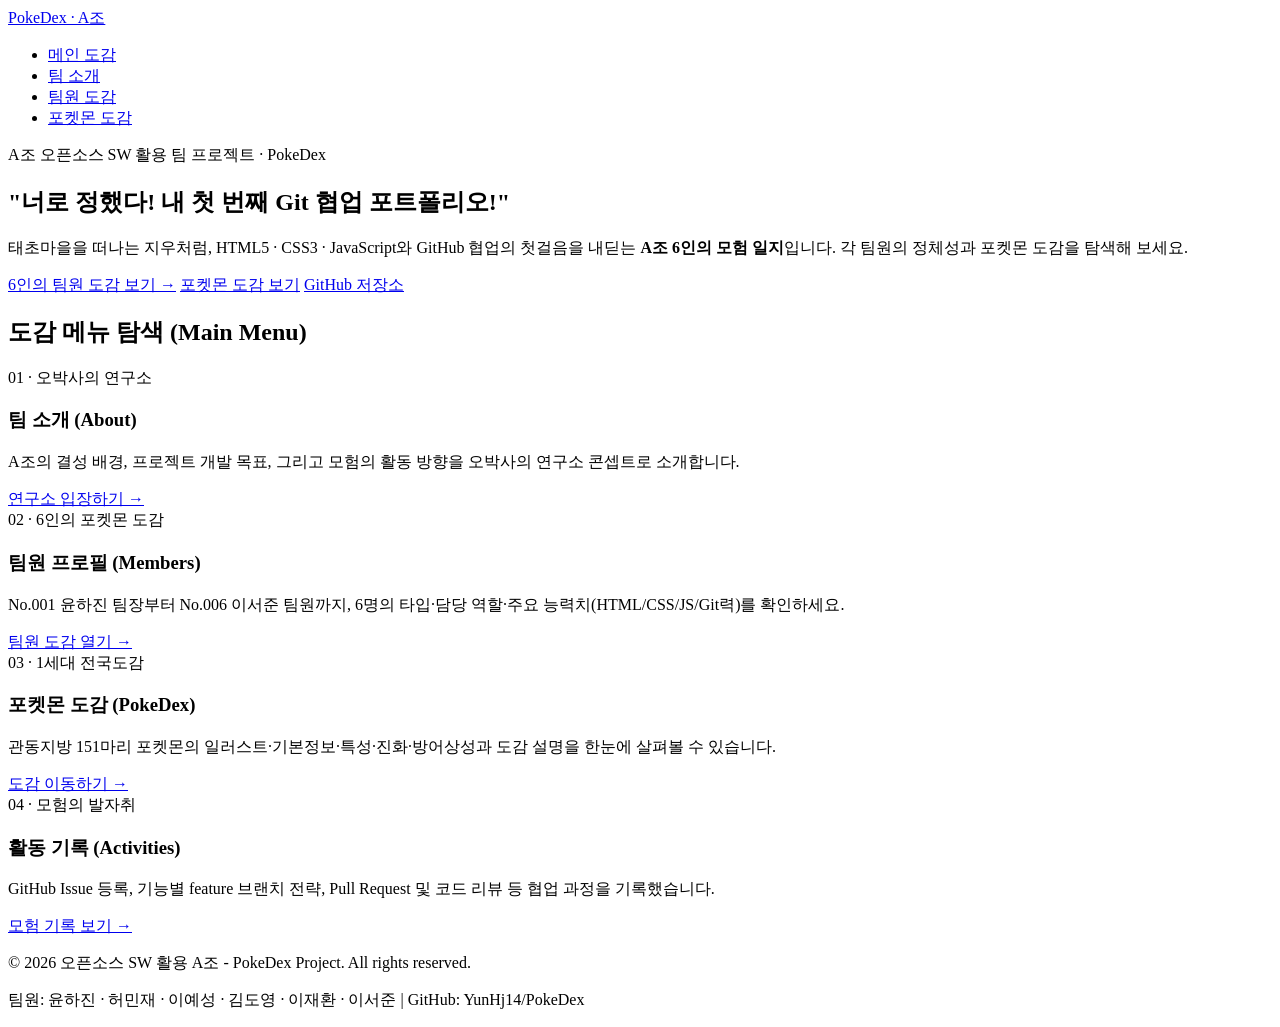
==== index.html @ 6a5ecf04 "메인페이지, 팀원프로필페이지, 팀소개 페이지 초안제작" ====
<!DOCTYPE html>
<html lang="ko">
<head>
  <meta charset="UTF-8">
  <meta name="viewport" content="width=device-width, initial-scale=1.0">
  <title>PokeDex - A조 팀 포트폴리오 도감</title>
  <link rel="stylesheet" href="css/style.css">
</head>
<body>
  <!-- 공통 헤더 및 내비게이션 -->
  <header class="site-header">
    <div class="header-inner">
      <a href="index.html" class="logo">
        <span class="pokeball-icon" aria-hidden="true"></span>
        <span>PokeDex · A조</span>
      </a>
      <nav aria-label="주요 메뉴">
        <ul class="nav-list">
          <li><a href="index.html" class="active">메인 도감</a></li>
          <li><a href="about.html">팀 소개</a></li>
          <li><a href="members.html">팀원 도감</a></li>
          <li><a href="projects.html">포켓몬 도감</a></li>
        </ul>
      </nav>
    </div>
  </header>

  <!-- 메인 콘텐츠 (메인 도감 진입로) -->
  <main class="container">
    <!-- 히어로 배너 -->
    <section class="hero-section">
      <span class="badge">A조 오픈소스 SW 활용 팀 프로젝트 · PokeDex</span>
      <h1>"너로 정했다! 내 첫 번째 Git 협업 포트폴리오!"</h1>
      <p class="hero-desc">
        태초마을을 떠나는 지우처럼, HTML5 · CSS3 · JavaScript와 GitHub 협업의 첫걸음을 내딛는
        <strong>A조 6인의 모험 일지</strong>입니다. 각 팀원의 정체성과 포켓몬 도감을 탐색해 보세요.
      </p>
      <div class="hero-actions">
        <a href="members.html" class="btn btn-primary">6인의 팀원 도감 보기 →</a>
        <a href="projects.html" class="btn btn-secondary">포켓몬 도감 보기</a>
        <a href="https://github.com/YunHj14/PokeDex" target="_blank" rel="noopener noreferrer" class="btn btn-outline">GitHub 저장소</a>
      </div>
    </section>

    <!-- 주요 메뉴 안내 -->
    <section class="section">
      <h2 class="section-title">도감 메뉴 탐색 (Main Menu)</h2>
      <div class="grid-2">
        <article class="card">
          <div class="card-tag">01 · 오박사의 연구소</div>
          <h3>팀 소개 (About)</h3>
          <p>A조의 결성 배경, 프로젝트 개발 목표, 그리고 모험의 활동 방향을 오박사의 연구소 콘셉트로 소개합니다.</p>
          <a href="about.html" class="card-link">연구소 입장하기 →</a>
        </article>

        <article class="card">
          <div class="card-tag">02 · 6인의 포켓몬 도감</div>
          <h3>팀원 프로필 (Members)</h3>
          <p>No.001 윤하진 팀장부터 No.006 이서준 팀원까지, 6명의 타입·담당 역할·주요 능력치(HTML/CSS/JS/Git력)를 확인하세요.</p>
          <a href="members.html" class="card-link">팀원 도감 열기 →</a>
        </article>

        <article class="card">
          <div class="card-tag">03 · 1세대 전국도감</div>
          <h3>포켓몬 도감 (PokeDex)</h3>
          <p>관동지방 151마리 포켓몬의 일러스트·기본정보·특성·진화·방어상성과 도감 설명을 한눈에 살펴볼 수 있습니다.</p>
          <a href="projects.html" class="card-link">도감 이동하기 →</a>
        </article>

        <article class="card">
          <div class="card-tag">04 · 모험의 발자취</div>
          <h3>활동 기록 (Activities)</h3>
          <p>GitHub Issue 등록, 기능별 feature 브랜치 전략, Pull Request 및 코드 리뷰 등 협업 과정을 기록했습니다.</p>
          <a href="activities.html" class="card-link">모험 기록 보기 →</a>
        </article>
      </div>
    </section>
  </main>

  <!-- 공통 푸터 -->
  <footer class="site-footer">
    <div class="container">
      <p>&copy; 2026 오픈소스 SW 활용 A조 - PokeDex Project. All rights reserved.</p>
      <p class="footer-sub">팀원: 윤하진 · 허민재 · 이예성 · 김도영 · 이재환 · 이서준 | GitHub: YunHj14/PokeDex</p>
    </div>
  </footer>
  <script src="js/main.js"></script>
</body>
</html>
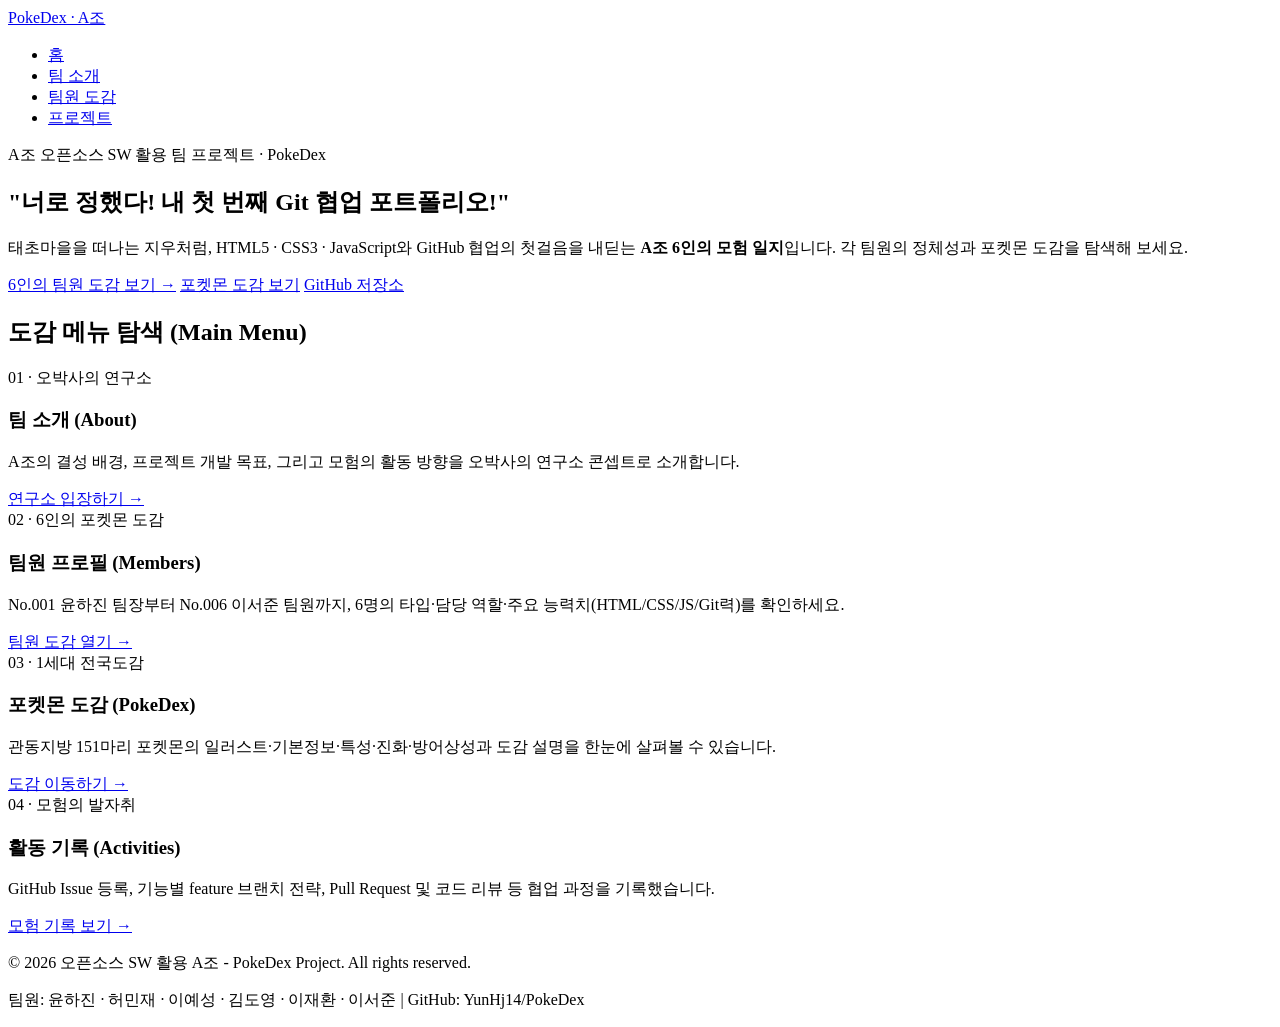
==== commit 44b426fb: "feat: 반응형 팀원 표와 모바일 메뉴 추가" ====
--- a/index.html
+++ b/index.html
@@ -1,11 +1,14 @@
 <!DOCTYPE html>
 <html lang="ko">
+
 <head>
   <meta charset="UTF-8">
   <meta name="viewport" content="width=device-width, initial-scale=1.0">
   <title>PokeDex - A조 팀 포트폴리오 도감</title>
   <link rel="stylesheet" href="css/style.css">
+  <script src="js/main.js" defer></script>
 </head>
+
 <body>
   <!-- 공통 헤더 및 내비게이션 -->
   <header class="site-header">
@@ -14,14 +17,19 @@
         <span class="pokeball-icon" aria-hidden="true"></span>
         <span>PokeDex · A조</span>
       </a>
-      <nav aria-label="주요 메뉴">
-        <ul class="nav-list">
-          <li><a href="index.html" class="active">메인 도감</a></li>
+      <nav class="pokedex-nav" aria-label="주 메뉴">
+        <button type="button" class="pokedex-menu-toggle" aria-controls="site-menu" aria-expanded="false">
+          ☰ 메뉴
+        </button>
+
+        <ul id="site-menu" class="pokedex-menu">
+          <li><a href="index.html">홈</a></li>
           <li><a href="about.html">팀 소개</a></li>
           <li><a href="members.html">팀원 도감</a></li>
-          <li><a href="projects.html">포켓몬 도감</a></li>
+          <li><a href="projects.html">프로젝트</a></li>
         </ul>
       </nav>
+
     </div>
   </header>
 
@@ -38,7 +46,8 @@
       <div class="hero-actions">
         <a href="members.html" class="btn btn-primary">6인의 팀원 도감 보기 →</a>
         <a href="projects.html" class="btn btn-secondary">포켓몬 도감 보기</a>
-        <a href="https://github.com/YunHj14/PokeDex" target="_blank" rel="noopener noreferrer" class="btn btn-outline">GitHub 저장소</a>
+        <a href="https://github.com/YunHj14/PokeDex" target="_blank" rel="noopener noreferrer"
+          class="btn btn-outline">GitHub 저장소</a>
       </div>
     </section>
 
@@ -84,6 +93,6 @@
       <p class="footer-sub">팀원: 윤하진 · 허민재 · 이예성 · 김도영 · 이재환 · 이서준 | GitHub: YunHj14/PokeDex</p>
     </div>
   </footer>
-  <script src="js/main.js"></script>
 </body>
-</html>
+
+</html>
--- a/css/style.css
+++ b/css/style.css
@@ -0,0 +1,29 @@
+.dex-readme-section .table-responsive {
+  max-width: 100%;
+  overflow-x: auto;
+}
+
+.pokedex-nav .pokedex-menu-toggle {
+  display: none;
+}
+
+@media (max-width: 600px) {
+  .dex-readme-section .dex-table {
+    min-width: 600px;
+  }
+
+
+  .pokedex-nav.menu-ready .pokedex-menu-toggle {
+    display: inline-block;
+  }
+
+  .pokedex-nav.menu-ready .pokedex-menu {
+    display: none;
+  }
+
+  .pokedex-nav.menu-ready .pokedex-menu.is-open {
+    display: flex;
+    flex-direction: column;
+    gap: 8px;
+  }
+}
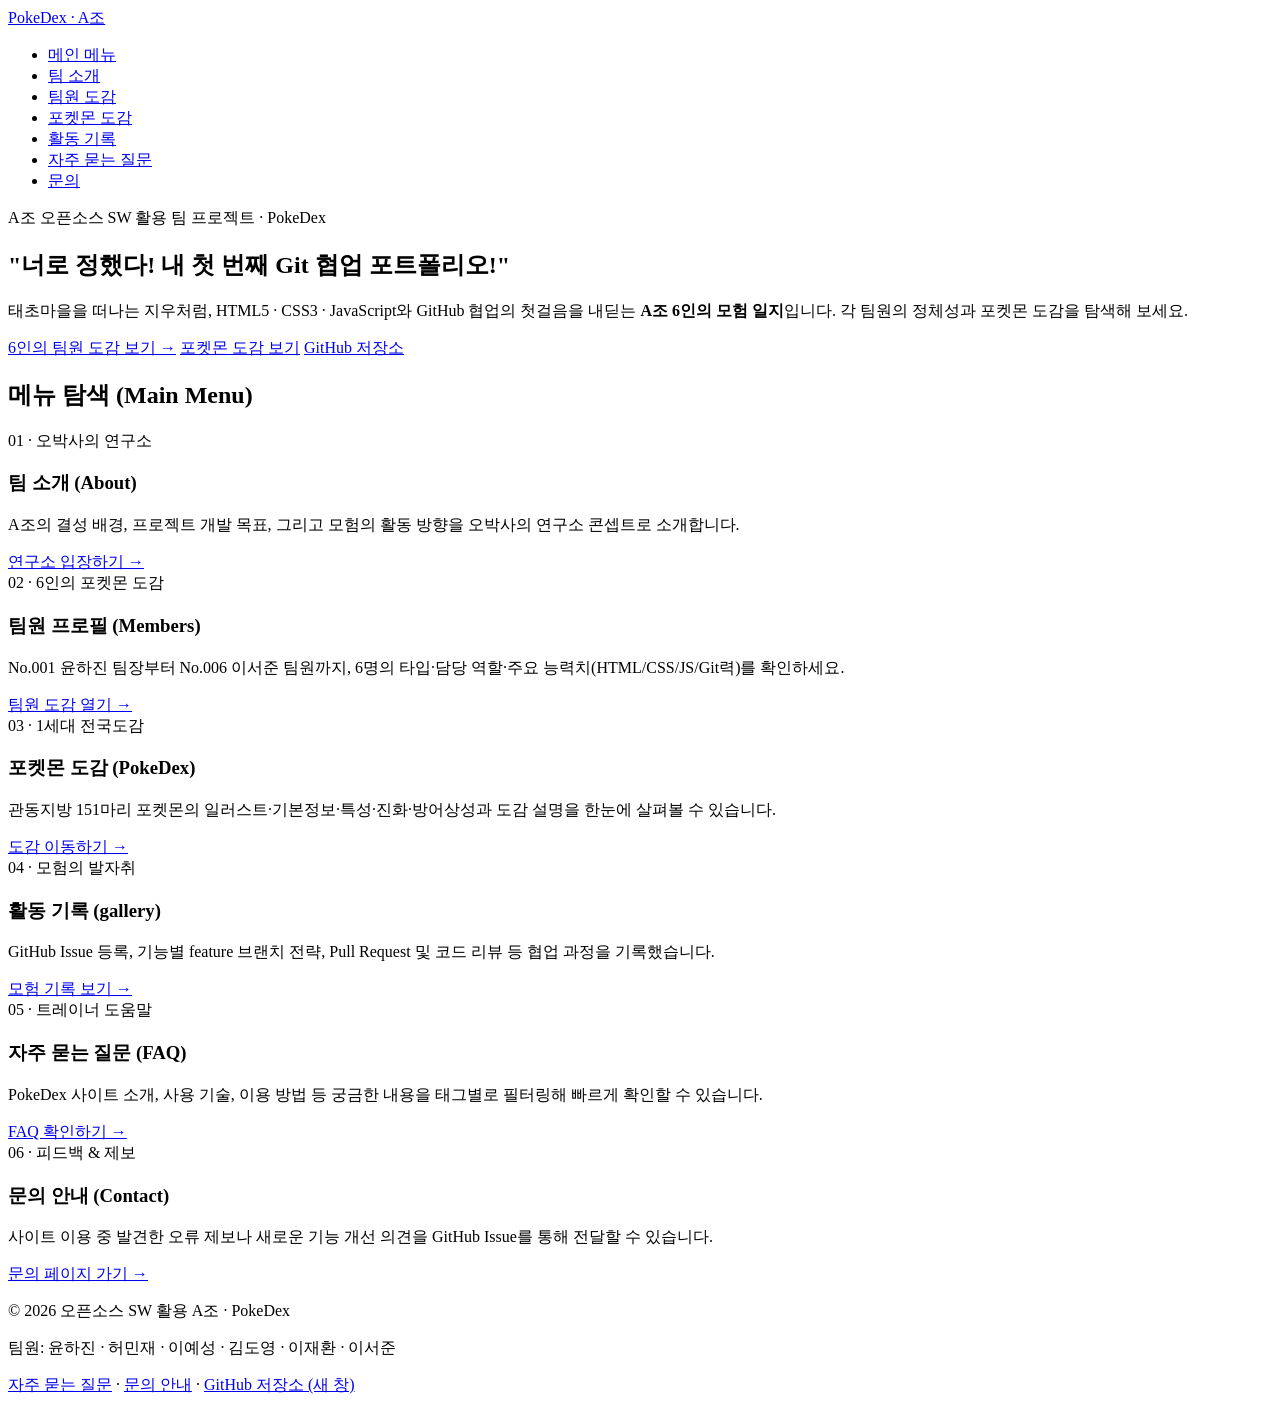
==== commit c314798c: "feat: 메인페이지 작성" ====
--- a/index.html
+++ b/index.html
@@ -1,35 +1,27 @@
 <!DOCTYPE html>
 <html lang="ko">
-
 <head>
   <meta charset="UTF-8">
   <meta name="viewport" content="width=device-width, initial-scale=1.0">
   <title>PokeDex - A조 팀 포트폴리오 도감</title>
   <link rel="stylesheet" href="css/style.css">
-  <script src="js/main.js" defer></script>
 </head>
-
 <body>
-  <!-- 공통 헤더 및 내비게이션 -->
+  <!-- 6번: 공통 메뉴 / 7번: 공통 헤더 -->
   <header class="site-header">
     <div class="header-inner">
-      <a href="index.html" class="logo">
-        <span class="pokeball-icon" aria-hidden="true"></span>
-        <span>PokeDex · A조</span>
-      </a>
-      <nav class="pokedex-nav" aria-label="주 메뉴">
-        <button type="button" class="pokedex-menu-toggle" aria-controls="site-menu" aria-expanded="false">
-          ☰ 메뉴
-        </button>
-
-        <ul id="site-menu" class="pokedex-menu">
-          <li><a href="index.html">홈</a></li>
+      <a href="index.html" class="logo"><span class="pokeball-icon" aria-hidden="true"></span><span>PokeDex · A조</span></a>
+      <nav aria-label="주요 메뉴">
+        <ul class="nav-list">
+          <li><a href="index.html" class="active" aria-current="page">메인 메뉴</a></li>
           <li><a href="about.html">팀 소개</a></li>
           <li><a href="members.html">팀원 도감</a></li>
-          <li><a href="projects.html">프로젝트</a></li>
+          <li><a href="projects.html">포켓몬 도감</a></li>
+          <li><a href="activities.html">활동 기록</a></li>
+          <li><a href="faq.html">자주 묻는 질문</a></li>
+          <li><a href="contact.html">문의</a></li>
         </ul>
       </nav>
-
     </div>
   </header>
 
@@ -46,14 +38,13 @@
       <div class="hero-actions">
         <a href="members.html" class="btn btn-primary">6인의 팀원 도감 보기 →</a>
         <a href="projects.html" class="btn btn-secondary">포켓몬 도감 보기</a>
-        <a href="https://github.com/YunHj14/PokeDex" target="_blank" rel="noopener noreferrer"
-          class="btn btn-outline">GitHub 저장소</a>
+        <a href="https://github.com/YunHj14/PokeDex" target="_blank" rel="noopener noreferrer" class="btn btn-outline">GitHub 저장소</a>
       </div>
     </section>
 
     <!-- 주요 메뉴 안내 -->
     <section class="section">
-      <h2 class="section-title">도감 메뉴 탐색 (Main Menu)</h2>
+      <h2 class="section-title">메뉴 탐색 (Main Menu)</h2>
       <div class="grid-2">
         <article class="card">
           <div class="card-tag">01 · 오박사의 연구소</div>
@@ -78,21 +69,37 @@
 
         <article class="card">
           <div class="card-tag">04 · 모험의 발자취</div>
-          <h3>활동 기록 (Activities)</h3>
+          <h3>활동 기록 (gallery)</h3>
           <p>GitHub Issue 등록, 기능별 feature 브랜치 전략, Pull Request 및 코드 리뷰 등 협업 과정을 기록했습니다.</p>
-          <a href="activities.html" class="card-link">모험 기록 보기 →</a>
+          <a href="gallery.html" class="card-link">모험 기록 보기 →</a>
+        </article>
+
+        <article class="card">
+          <div class="card-tag">05 · 트레이너 도움말</div>
+          <h3>자주 묻는 질문 (FAQ)</h3>
+          <p>PokeDex 사이트 소개, 사용 기술, 이용 방법 등 궁금한 내용을 태그별로 필터링해 빠르게 확인할 수 있습니다.</p>
+          <a href="faq.html" class="card-link">FAQ 확인하기 →</a>
+        </article>
+
+        <article class="card">
+          <div class="card-tag">06 · 피드백 & 제보</div>
+          <h3>문의 안내 (Contact)</h3>
+          <p>사이트 이용 중 발견한 오류 제보나 새로운 기능 개선 의견을 GitHub Issue를 통해 전달할 수 있습니다.</p>
+          <a href="contact.html" class="card-link">문의 페이지 가기 →</a>
         </article>
       </div>
     </section>
   </main>
 
-  <!-- 공통 푸터 -->
+  <!-- 7번: 공통 푸터 -->
   <footer class="site-footer">
-    <div class="container">
-      <p>&copy; 2026 오픈소스 SW 활용 A조 - PokeDex Project. All rights reserved.</p>
-      <p class="footer-sub">팀원: 윤하진 · 허민재 · 이예성 · 김도영 · 이재환 · 이서준 | GitHub: YunHj14/PokeDex</p>
+    <div class="footer-inner">
+      <p>&copy; 2026 오픈소스 SW 활용 A조 · PokeDex</p>
+      <p class="footer-sub">팀원: 윤하진 · 허민재 · 이예성 · 김도영 · 이재환 · 이서준</p>
+      <p><a href="faq.html">자주 묻는 질문</a> · <a href="contact.html">문의 안내</a> ·
+        <a href="https://github.com/YunHj14/PokeDex" target="_blank" rel="noopener noreferrer">GitHub 저장소 (새 창)</a></p>
     </div>
   </footer>
+  <script src="js/main.js"></script>
 </body>
-
-</html>+</html>
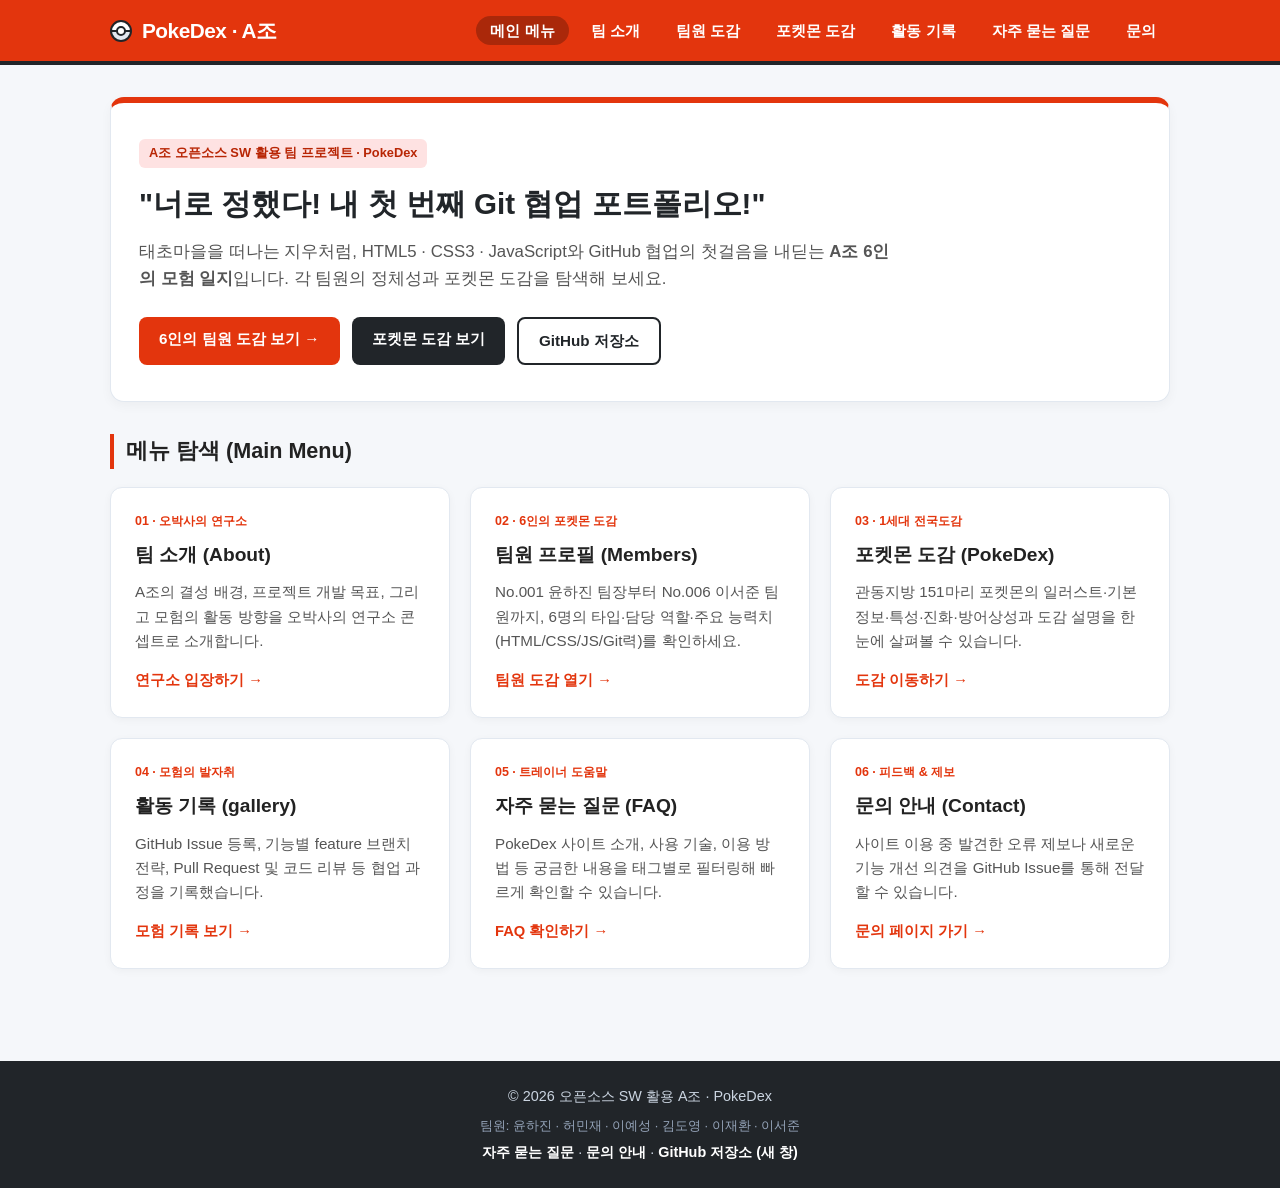
==== commit ae880b07: "docs: README 프로젝트 구조 및 사용 안내 업데이트" ====
--- a/index.html
+++ b/index.html
@@ -71,7 +71,7 @@
           <div class="card-tag">04 · 모험의 발자취</div>
           <h3>활동 기록 (gallery)</h3>
           <p>GitHub Issue 등록, 기능별 feature 브랜치 전략, Pull Request 및 코드 리뷰 등 협업 과정을 기록했습니다.</p>
-          <a href="gallery.html" class="card-link">모험 기록 보기 →</a>
+          <a href="activities.html" class="card-link">모험 기록 보기 →</a>
         </article>
 
         <article class="card">
--- a/css/style.css
+++ b/css/style.css
@@ -1,29 +1,1630 @@
-.dex-readme-section .table-responsive {
-  max-width: 100%;
+/* ==========================================================================
+   [0. 공통 기본 설정 · 테마 변수 · 레이아웃] (모든 페이지 공통)
+   ========================================================================== */
+:root {
+  --poke-red: #e3350d;
+  --poke-red-dark: #b82504;
+  --poke-dark: #212529;
+  --bg-light: #f5f7fa;
+  --card-bg: #ffffff;
+  --text-main: #222222;
+  --text-sub: #555555;
+  --border-color: #e2e8f0;
+}
+
+* {
+  box-sizing: border-box;
+  margin: 0;
+  padding: 0;
+}
+
+body {
+  font-family: 'Pretendard', -apple-system, BlinkMacSystemFont, 'Malgun Gothic', sans-serif;
+  background-color: var(--bg-light);
+  color: var(--text-main);
+  line-height: 1.6;
+  display: flex;
+  flex-direction: column;
+  min-height: 100vh;
+}
+
+a {
+  text-decoration: none;
+  color: inherit;
+}
+
+ul {
+  list-style: none;
+}
+
+code {
+  background-color: #f1f5f9;
+  padding: 2px 6px;
+  border-radius: 4px;
+  font-size: 0.9em;
+  color: var(--poke-red-dark);
+}
+
+.container {
+  width: 100%;
+  max-width: 1100px;
+  margin: 0 auto;
+  padding: 0 20px;
+}
+
+main.container {
+  flex: 1;
+  padding-top: 32px;
+  padding-bottom: 56px;
+}
+
+/* ==========================================================================
+   [1. 공통 헤더 & 내비게이션] (모든 페이지 공통)
+   ========================================================================== */
+.site-header {
+  background-color: var(--poke-red);
+  color: #ffffff;
+  border-bottom: 4px solid var(--poke-dark);
+  position: sticky;
+  top: 0;
+  z-index: 100;
+}
+
+.header-inner {
+  max-width: 1100px;
+  margin: 0 auto;
+  padding: 14px 20px;
+  display: flex;
+  justify-content: space-between;
+  align-items: center;
+  flex-wrap: wrap;
+  gap: 12px;
+}
+
+.logo {
+  display: flex;
+  align-items: center;
+  gap: 10px;
+  font-size: 1.3rem;
+  font-weight: 800;
+  letter-spacing: -0.5px;
+}
+
+.pokeball-icon {
+  display: inline-block;
+  width: 22px;
+  height: 22px;
+  border-radius: 50%;
+  background: linear-gradient(to bottom, #ffffff 45%, var(--poke-dark) 45%, var(--poke-dark) 55%, #e2e8f0 55%);
+  border: 2px solid var(--poke-dark);
+  position: relative;
+}
+
+.pokeball-icon::after {
+  content: '';
+  position: absolute;
+  top: 50%;
+  left: 50%;
+  width: 6px;
+  height: 6px;
+  background: #ffffff;
+  border: 2px solid var(--poke-dark);
+  border-radius: 50%;
+  transform: translate(-50%, -50%);
+}
+
+.nav-list {
+  display: flex;
+  gap: 8px;
+  flex-wrap: wrap;
+}
+
+.nav-list a {
+  padding: 6px 14px;
+  border-radius: 20px;
+  font-size: 0.95rem;
+  font-weight: 600;
+  transition: background-color 0.2s;
+}
+
+.nav-list a:hover,
+.nav-list a.active {
+  background-color: rgba(0, 0, 0, 0.25);
+}
+
+/* ==========================================================================
+   [2. 메인 도감 페이지 (index.html)] - 히어로 배너 · 버튼 · 메뉴 카드
+   ========================================================================== */
+.hero-section,
+.page-header {
+  background-color: var(--card-bg);
+  border: 1px solid var(--border-color);
+  border-top: 6px solid var(--poke-red);
+  border-radius: 14px;
+  padding: 36px 28px;
+  margin-bottom: 32px;
+  box-shadow: 0 4px 12px rgba(0, 0, 0, 0.04);
+}
+
+.badge {
+  display: inline-block;
+  background-color: #fee2e2;
+  color: var(--poke-red-dark);
+  font-size: 0.8rem;
+  font-weight: 700;
+  padding: 4px 10px;
+  border-radius: 6px;
+  margin-bottom: 12px;
+}
+
+.hero-section h1,
+.page-header h1 {
+  font-size: 1.85rem;
+  margin-bottom: 12px;
+  color: var(--poke-dark);
+}
+
+.hero-desc,
+.page-header p {
+  color: var(--text-sub);
+  font-size: 1.05rem;
+  max-width: 760px;
+}
+
+.hero-actions {
+  margin-top: 24px;
+  display: flex;
+  gap: 12px;
+  flex-wrap: wrap;
+}
+
+.btn {
+  display: inline-block;
+  padding: 10px 20px;
+  border-radius: 8px;
+  font-weight: 700;
+  font-size: 0.95rem;
+  transition: transform 0.15s, background-color 0.2s;
+}
+
+.btn:hover {
+  transform: translateY(-2px);
+}
+
+.btn-primary {
+  background-color: var(--poke-red);
+  color: #ffffff;
+}
+
+.btn-primary:hover {
+  background-color: var(--poke-red-dark);
+}
+
+.btn-secondary {
+  background-color: var(--poke-dark);
+  color: #ffffff;
+}
+
+.btn-outline {
+  background-color: #ffffff;
+  color: var(--poke-dark);
+  border: 2px solid var(--poke-dark);
+}
+
+.section {
+  margin-bottom: 36px;
+}
+
+.section-title {
+  font-size: 1.35rem;
+  margin-bottom: 18px;
+  padding-left: 12px;
+  border-left: 4px solid var(--poke-red);
+}
+
+.grid-2 {
+  display: grid;
+  grid-template-columns: repeat(auto-fit, minmax(320px, 1fr));
+  gap: 20px;
+}
+
+.grid-3 {
+  display: grid;
+  grid-template-columns: repeat(auto-fit, minmax(300px, 1fr));
+  gap: 20px;
+}
+
+.card,
+.member-card,
+.info-box {
+  background-color: var(--card-bg);
+  border: 1px solid var(--border-color);
+  border-radius: 12px;
+  padding: 24px;
+  box-shadow: 0 2px 8px rgba(0, 0, 0, 0.04);
+}
+
+.card {
+  display: flex;
+  flex-direction: column;
+  justify-content: space-between;
+  transition: transform 0.2s, box-shadow 0.2s;
+}
+
+.card:hover,
+.member-card:hover {
+  transform: translateY(-4px);
+  box-shadow: 0 8px 20px rgba(0, 0, 0, 0.08);
+}
+
+.card-tag {
+  font-size: 0.78rem;
+  font-weight: 700;
+  color: var(--poke-red);
+  margin-bottom: 8px;
+}
+
+.card h3 {
+  font-size: 1.2rem;
+  margin-bottom: 10px;
+}
+
+.card p {
+  color: var(--text-sub);
+  font-size: 0.95rem;
+  margin-bottom: 16px;
+}
+
+.card-link {
+  font-weight: 700;
+  color: var(--poke-red);
+  font-size: 0.92rem;
+}
+
+/* ==========================================================================
+   [3. 팀 소개 페이지 (about.html)] - 오박사의 연구소 안내 박스 & 목록
+   ========================================================================== */
+.info-box h2 {
+  font-size: 1.25rem;
+  margin-bottom: 14px;
+  color: var(--poke-dark);
+}
+
+.info-box p {
+  color: var(--text-sub);
+  margin-bottom: 10px;
+}
+
+.styled-list {
+  list-style: disc;
+  padding-left: 20px;
+  color: var(--text-sub);
+}
+
+.styled-list li {
+  margin-bottom: 8px;
+}
+
+/* ==========================================================================
+   [4. 팀원 도감 페이지 (members.html)] - 6인 도감 테이블 & 프로필 카드
+   ========================================================================== */
+.dex-readme-section {
+  background-color: var(--card-bg);
+  border: 1px solid var(--border-color);
+  border-top: 6px solid var(--poke-red);
+  border-radius: 14px;
+  padding: 32px 28px;
+  box-shadow: 0 4px 12px rgba(0, 0, 0, 0.04);
+}
+
+.dex-readme-title {
+  font-size: 1.65rem;
+  font-weight: 800;
+  color: var(--poke-dark);
+  padding-bottom: 12px;
+  margin-bottom: 16px;
+  border-bottom: 2px solid var(--border-color);
+  display: flex;
+  align-items: center;
+  gap: 10px;
+}
+
+.dex-readme-quote {
+  border-left: 4px solid var(--poke-red);
+  background-color: #f8fafc;
+  padding: 10px 16px;
+  border-radius: 0 8px 8px 0;
+  margin-bottom: 24px;
+  color: var(--text-sub);
+  font-size: 0.98rem;
+}
+
+.dex-readme-quote code {
+  background-color: #fee2e2;
+  color: var(--poke-red-dark);
+  padding: 2px 6px;
+  border-radius: 6px;
+  font-family: ui-monospace, SFMono-Regular, Menlo, Monaco, Consolas, monospace;
+}
+
+.table-responsive {
+  width: 100%;
   overflow-x: auto;
-}
-
-.pokedex-nav .pokedex-menu-toggle {
+  margin-bottom: 24px;
+  border-radius: 10px;
+  border: 1px solid var(--border-color);
+}
+
+.table-responsive:last-child {
+  margin-bottom: 0;
+}
+
+.dex-table {
+  width: 100%;
+  min-width: 680px;
+  border-collapse: collapse;
+  background-color: #ffffff;
+  color: var(--text-main);
+  text-align: center;
+  table-layout: fixed;
+}
+
+.dex-table th,
+.dex-table td {
+  border: 1px solid var(--border-color);
+  padding: 12px 14px;
+  vertical-align: top;
+}
+
+.dex-table th {
+  background-color: #fee2e2;
+  font-weight: 800;
+  font-size: 0.98rem;
+  color: var(--poke-red-dark);
+  padding: 11px 14px;
+}
+
+.dex-table tbody tr:nth-child(even) {
+  background-color: #f8fafc;
+}
+
+.row-identity td {
+  padding: 16px 10px;
+}
+
+.member-emoji {
+  font-size: 1.55rem;
+  margin-bottom: 4px;
+  line-height: 1.2;
+}
+
+.member-name {
+  font-size: 1.08rem;
+  font-weight: 800;
+  color: var(--poke-dark);
+}
+
+.row-type td {
+  font-size: 0.93rem;
+  font-weight: 600;
+  color: var(--text-sub);
+  padding: 10px 12px;
+}
+
+.row-stats td {
+  padding: 14px 14px;
+}
+
+.stats-title {
+  font-weight: 700;
+  font-size: 0.96rem;
+  margin-bottom: 8px;
+  color: var(--poke-dark);
+}
+
+.stats-list {
+  display: inline-block;
+  text-align: center;
+  font-size: 0.92rem;
+  line-height: 1.75;
+  color: var(--text-main);
+}
+
+.stars {
+  color: #f59e0b;
+  letter-spacing: 1px;
+}
+
+.member-details {
+  margin-top: 12px;
+  padding-top: 8px;
+  border-top: 1px dashed var(--border-color);
+  text-align: left;
+  font-size: 0.84rem;
+  color: var(--text-sub);
+}
+
+.member-details summary {
+  cursor: pointer;
+  text-align: center;
+  color: var(--poke-red);
+  font-weight: 700;
+  user-select: none;
+}
+
+.member-details summary:hover {
+  text-decoration: underline;
+}
+
+.member-details p {
+  margin-top: 6px;
+  line-height: 1.45;
+  color: var(--text-main);
+}
+
+/* 카드형 팀원 프로필 (필요 시 사용) */
+.member-card {
+  display: flex;
+  flex-direction: column;
+  transition: transform 0.2s, box-shadow 0.2s;
+}
+
+.member-top {
+  display: flex;
+  justify-content: space-between;
+  align-items: center;
+  margin-bottom: 14px;
+}
+
+.dex-no {
+  font-weight: 800;
+  color: var(--text-sub);
+  font-size: 0.9rem;
+}
+
+.avatar-placeholder {
+  width: 80px;
+  height: 80px;
+  margin: 0 auto 12px;
+  border-radius: 50%;
+  background-color: #f1f5f9;
+  border: 3px solid var(--border-color);
+  display: flex;
+  align-items: center;
+  justify-content: center;
+  font-size: 2.1rem;
+  overflow: hidden;
+}
+
+.member-card h3 {
+  text-align: center;
+  font-size: 1.25rem;
+  margin-bottom: 2px;
+}
+
+.type-subtitle {
+  text-align: center;
+  font-size: 0.85rem;
+  color: var(--text-sub);
+  margin-bottom: 6px;
+}
+
+.role-text {
+  text-align: center;
+  font-size: 0.86rem;
+  font-weight: 700;
+  color: var(--poke-red);
+  margin-bottom: 14px;
+}
+
+.member-info {
+  background-color: #f8fafc;
+  border: 1px solid var(--border-color);
+  border-radius: 8px;
+  padding: 12px;
+  font-size: 0.88rem;
+  margin-bottom: 12px;
+}
+
+.member-info li {
+  margin-bottom: 6px;
+}
+
+.member-info li:last-child {
+  margin-bottom: 0;
+}
+
+.stats-grid {
+  display: grid;
+  grid-template-columns: 1fr 1fr;
+  gap: 4px 8px;
+  margin-top: 6px;
+  font-family: monospace;
+  font-size: 0.84rem;
+  color: var(--poke-dark);
+}
+
+.bio {
+  font-size: 0.9rem;
+  color: var(--text-sub);
+  margin-top: auto;
+}
+
+/* ==========================================================================
+   [5. 포켓몬 도감 페이지 (projects.html)] - 검색 · 필터 · 카드 · 상세 모달
+   ========================================================================== */
+.sr-only {
+  position: absolute;
+  width: 1px;
+  height: 1px;
+  padding: 0;
+  margin: -1px;
+  overflow: hidden;
+  clip: rect(0, 0, 0, 0);
+  border: 0;
+}
+
+.pokedex-controls {
+  background-color: var(--card-bg);
+  border: 1px solid var(--border-color);
+  border-radius: 12px;
+  padding: 20px;
+  margin-bottom: 16px;
+  display: flex;
+  flex-direction: column;
+  gap: 14px;
+  box-shadow: 0 2px 8px rgba(0, 0, 0, 0.04);
+}
+
+.search-box input {
+  width: 100%;
+  padding: 12px 16px;
+  font-size: 0.98rem;
+  border: 2px solid var(--border-color);
+  border-radius: 8px;
+  outline: none;
+  transition: border-color 0.2s;
+}
+
+.search-box input:focus {
+  border-color: var(--poke-red);
+}
+
+.filter-buttons {
+  display: flex;
+  flex-wrap: wrap;
+  gap: 8px;
+}
+
+.filter-btn {
+  padding: 7px 14px;
+  border: 1px solid var(--border-color);
+  background-color: #f8fafc;
+  color: var(--text-main);
+  border-radius: 20px;
+  font-size: 0.88rem;
+  font-weight: 700;
+  cursor: pointer;
+  transition: all 0.15s;
+}
+
+.filter-btn:hover {
+  border-color: var(--poke-red);
+  color: var(--poke-red);
+}
+
+.filter-btn.active {
+  background-color: var(--poke-red);
+  border-color: var(--poke-red);
+  color: #ffffff;
+}
+
+.result-count {
+  font-size: 0.9rem;
+  color: var(--text-sub);
+  margin-bottom: 14px;
+  font-weight: 600;
+}
+
+.pokedex-grid {
+  display: grid;
+  grid-template-columns: repeat(auto-fill, minmax(230px, 1fr));
+  gap: 20px;
+}
+
+.poke-card {
+  background-color: var(--card-bg);
+  border: 1px solid var(--border-color);
+  border-radius: 14px;
+  padding: 18px;
+  text-align: center;
+  cursor: pointer;
+  box-shadow: 0 2px 8px rgba(0, 0, 0, 0.04);
+  transition: transform 0.2s, box-shadow 0.2s, border-color 0.2s;
+  display: flex;
+  flex-direction: column;
+}
+
+.poke-card:hover,
+.poke-card:focus-visible {
+  transform: translateY(-5px);
+  box-shadow: 0 10px 22px rgba(0, 0, 0, 0.09);
+  border-color: var(--poke-red);
+  outline: none;
+}
+
+.poke-card-top {
+  display: flex;
+  justify-content: space-between;
+  align-items: center;
+  margin-bottom: 10px;
+}
+
+.poke-types {
+  display: flex;
+  gap: 4px;
+}
+
+/* 1세대 전국도감 17가지 속성 배지 컬러 */
+.type-badge {
+  font-size: 0.78rem;
+  font-weight: 700;
+  padding: 3px 10px;
+  border-radius: 12px;
+  color: #ffffff;
+}
+
+.type-electric { background-color: #d9a300; }
+.type-fire { background-color: #f08030; }
+.type-grass { background-color: #68b840; }
+.type-water { background-color: #5882e8; }
+.type-psychic { background-color: #f85888; }
+.type-steel { background-color: #788896; }
+.type-dragon { background-color: #7038f8; }
+.type-normal { background-color: #8a8a7b; }
+.type-poison { background-color: #a040a0; }
+.type-flying { background-color: #8899ff; }
+.type-bug { background-color: #a8b820; }
+.type-ground { background-color: #d4b054; }
+.type-rock { background-color: #b8a038; }
+.type-fighting { background-color: #c03028; }
+.type-ice { background-color: #70cbd4; }
+.type-ghost { background-color: #705898; }
+.type-fairy { background-color: #ee99ac; }
+
+.poke-img-wrap {
+  background: radial-gradient(circle, #f8fafc 40%, #eef2f6 100%);
+  border-radius: 12px;
+  padding: 14px;
+  margin-bottom: 12px;
+}
+
+.poke-img-wrap img {
+  width: 120px;
+  height: 120px;
+  object-fit: contain;
+  margin: 0 auto;
+  display: block;
+}
+
+.poke-name {
+  font-size: 1.2rem;
+  font-weight: 800;
+  color: var(--poke-dark);
+  margin-bottom: 2px;
+}
+
+.poke-category {
+  font-size: 0.85rem;
+  color: var(--text-sub);
+  margin-bottom: 12px;
+}
+
+.poke-more {
+  margin-top: auto;
+  font-size: 0.84rem;
+  font-weight: 700;
+  color: var(--poke-red);
+}
+
+.empty-state {
+  background-color: var(--card-bg);
+  border: 1px dashed var(--border-color);
+  border-radius: 12px;
+  padding: 40px 20px;
+  text-align: center;
+  color: var(--text-sub);
+}
+
+/* 포켓몬 상세 모달 (나무위키 스타일 인포박스) */
+.modal-backdrop {
+  position: fixed;
+  inset: 0;
+  background-color: rgba(0, 0, 0, 0.6);
+  display: flex;
+  align-items: center;
+  justify-content: center;
+  padding: 20px;
+  z-index: 200;
+}
+
+.modal-backdrop[hidden] {
   display: none;
 }
 
+.modal-card {
+  background-color: #ffffff;
+  border-top: 6px solid var(--poke-red);
+  border-radius: 16px;
+  width: 100%;
+  max-width: 460px;
+  max-height: 90vh;
+  overflow-y: auto;
+  padding: 24px;
+  position: relative;
+  box-shadow: 0 20px 40px rgba(0, 0, 0, 0.25);
+}
+
+.modal-card.namu-modal {
+  max-width: 640px;
+  padding: 20px;
+  border-top: 6px solid var(--poke-red);
+}
+
+.modal-close {
+  position: absolute;
+  top: 14px;
+  right: 16px;
+  background: none;
+  border: none;
+  font-size: 1.8rem;
+  line-height: 1;
+  color: var(--text-sub);
+  cursor: pointer;
+}
+
+.namu-infobox {
+  border: 2px solid var(--poke-red);
+  border-radius: 10px;
+  overflow: hidden;
+  background-color: #ffffff;
+  margin-top: 14px;
+}
+
+.namu-title-bar {
+  background-color: var(--poke-red);
+  color: #ffffff;
+  padding: 12px 16px;
+  text-align: center;
+}
+
+.namu-dex-no {
+  display: block;
+  font-size: 0.85rem;
+  font-weight: 700;
+  opacity: 0.9;
+}
+
+.namu-title {
+  font-size: 1.45rem;
+  font-weight: 800;
+  margin: 2px 0 0;
+}
+
+.namu-title small {
+  display: block;
+  font-size: 0.85rem;
+  font-weight: 500;
+  opacity: 0.9;
+}
+
+.namu-illust-box {
+  background: radial-gradient(circle, #ffffff 35%, #f1f5f9 100%);
+  padding: 20px;
+  text-align: center;
+  border-bottom: 1px solid var(--border-color);
+}
+
+.namu-illust-box img {
+  width: 170px;
+  height: 170px;
+  object-fit: contain;
+  margin: 0 auto;
+}
+
+.namu-sec-head {
+  background-color: #fee2e2;
+  color: var(--poke-red-dark);
+  font-size: 0.96rem;
+  font-weight: 800;
+  padding: 8px 14px;
+  border-top: 1px solid #fecaca;
+  border-bottom: 1px solid #fecaca;
+}
+
+.namu-sec-head small {
+  font-weight: 600;
+  font-size: 0.8rem;
+}
+
+.namu-table {
+  width: 100%;
+  border-collapse: collapse;
+  font-size: 0.9rem;
+}
+
+.namu-table th,
+.namu-table td {
+  padding: 8px 12px;
+  border-bottom: 1px solid var(--border-color);
+  vertical-align: middle;
+}
+
+.namu-table th {
+  width: 30%;
+  background-color: #f8fafc;
+  color: var(--poke-dark);
+  font-weight: 700;
+  text-align: center;
+  border-right: 1px solid var(--border-color);
+}
+
+.namu-table td {
+  color: var(--text-main);
+}
+
+.namu-box-body {
+  padding: 14px 12px;
+  background-color: #ffffff;
+}
+
+.evo-single {
+  text-align: center;
+  color: var(--text-sub);
+  font-size: 0.9rem;
+}
+
+.evo-chain {
+  display: flex;
+  align-items: center;
+  justify-content: center;
+  flex-wrap: wrap;
+  gap: 8px;
+}
+
+.evo-eevee-wrap {
+  display: flex;
+  flex-direction: column;
+  align-items: center;
+  gap: 10px;
+}
+
+.evo-branches {
+  display: flex;
+  flex-wrap: wrap;
+  justify-content: center;
+  gap: 10px;
+}
+
+.evo-branch-item {
+  display: flex;
+  align-items: center;
+  gap: 6px;
+}
+
+.evo-arrow {
+  font-size: 0.82rem;
+  font-weight: 700;
+  color: var(--poke-red);
+  text-align: center;
+  line-height: 1.25;
+}
+
+.evo-node {
+  display: flex;
+  flex-direction: column;
+  align-items: center;
+  gap: 4px;
+  padding: 8px 10px;
+  border: 1px solid var(--border-color);
+  border-radius: 10px;
+  background-color: #f8fafc;
+  cursor: pointer;
+  font-size: 0.82rem;
+  font-weight: 700;
+  color: var(--text-main);
+  transition: border-color 0.15s, transform 0.15s;
+}
+
+.evo-node:hover {
+  border-color: var(--poke-red);
+  transform: translateY(-2px);
+}
+
+.evo-node.current {
+  border: 2px solid var(--poke-red);
+  background-color: #fff1f2;
+}
+
+.evo-node img {
+  width: 56px;
+  height: 56px;
+  object-fit: contain;
+}
+
+.defense-badges {
+  display: flex;
+  flex-wrap: wrap;
+  gap: 4px;
+}
+
+.stat-table th {
+  width: 22%;
+}
+
+.stat-num {
+  width: 14%;
+  text-align: right;
+  font-weight: 800;
+  font-family: monospace;
+}
+
+.stat-bar-cell {
+  width: 64%;
+}
+
+.stat-bar-bg {
+  height: 8px;
+  background-color: #e2e8f0;
+  border-radius: 999px;
+  overflow: hidden;
+}
+
+.stat-bar-fill {
+  height: 100%;
+  background-color: var(--poke-red);
+  border-radius: 999px;
+}
+
+.stat-total-row {
+  background-color: #f8fafc;
+}
+
+.namu-desc-box {
+  padding: 14px 16px;
+  font-size: 0.93rem;
+  line-height: 1.65;
+  color: var(--text-main);
+  background-color: #ffffff;
+}
+
+/* ==========================================================================
+   [6. FAQ & 문의 페이지 (faq.html / contact.html)] - 아코디언 & 문의 카드
+   ========================================================================== */
+.support-main {
+  width: 100%;
+  max-width: 1100px;
+  margin: 0 auto;
+  padding: 32px 20px 56px;
+  flex: 1;
+}
+
+.support-heading {
+  background-color: var(--card-bg);
+  border: 1px solid var(--border-color);
+  border-top: 6px solid var(--poke-red);
+  border-radius: 14px;
+  padding: 36px 28px;
+  margin-bottom: 32px;
+  box-shadow: 0 4px 12px rgba(0, 0, 0, 0.04);
+}
+
+.support-label {
+  display: inline-block;
+  background-color: #fee2e2;
+  color: var(--poke-red-dark);
+  font-size: 0.8rem;
+  font-weight: 700;
+  padding: 4px 10px;
+  border-radius: 6px;
+  margin-bottom: 12px;
+}
+
+.support-heading h1 {
+  font-size: 1.85rem;
+  margin-bottom: 12px;
+  color: var(--poke-dark);
+}
+
+.support-heading p:last-child {
+  color: var(--text-sub);
+  font-size: 1.05rem;
+  max-width: 760px;
+}
+
+/* 새로 추가된 FAQ 태그 필터 · 결과 안내 · 질문 내 태그 스타일 */
+.faq-search-panel {
+  background-color: var(--card-bg);
+  border: 1px solid var(--border-color);
+  border-radius: 12px;
+  padding: 18px 20px;
+  margin-bottom: 16px;
+  display: flex;
+  justify-content: space-between;
+  align-items: center;
+  flex-wrap: wrap;
+  gap: 12px;
+  box-shadow: 0 2px 8px rgba(0, 0, 0, 0.04);
+}
+
+.faq-tag-filters {
+  display: flex;
+  flex-wrap: wrap;
+  gap: 8px;
+}
+
+.faq-tag-filters button {
+  padding: 7px 14px;
+  border: 1px solid var(--border-color);
+  background-color: #f8fafc;
+  color: var(--text-main);
+  border-radius: 20px;
+  font-size: 0.88rem;
+  font-weight: 700;
+  cursor: pointer;
+  transition: all 0.15s;
+}
+
+.faq-tag-filters button:hover {
+  border-color: var(--poke-red);
+  color: var(--poke-red);
+}
+
+.faq-tag-filters button[aria-pressed="true"] {
+  background-color: var(--poke-red);
+  border-color: var(--poke-red);
+  color: #ffffff;
+}
+
+#faq-reset {
+  padding: 7px 14px;
+  border: 1px solid var(--poke-dark);
+  background-color: #ffffff;
+  color: var(--poke-dark);
+  border-radius: 8px;
+  font-size: 0.86rem;
+  font-weight: 700;
+  cursor: pointer;
+  transition: background-color 0.15s, color 0.15s;
+}
+
+#faq-reset:hover {
+  background-color: var(--poke-dark);
+  color: #ffffff;
+}
+
+#faq-result-count {
+  font-size: 0.9rem;
+  color: var(--text-sub);
+  margin-bottom: 14px;
+  font-weight: 600;
+}
+
+#faq-empty {
+  background-color: var(--card-bg);
+  border: 1px dashed var(--border-color);
+  border-radius: 12px;
+  padding: 36px 20px;
+  margin-bottom: 18px;
+  text-align: center;
+  color: var(--text-sub);
+  font-size: 0.95rem;
+}
+
+#faq-empty[hidden] {
+  display: none;
+}
+
+.support-main noscript p {
+  background-color: #fffbeb;
+  border: 1px solid #fde68a;
+  color: #92400e;
+  border-radius: 8px;
+  padding: 12px 16px;
+  margin-bottom: 14px;
+  font-size: 0.9rem;
+}
+
+.faq-item-tags {
+  padding: 14px 24px 0;
+  background-color: #ffffff;
+  display: flex;
+  flex-wrap: wrap;
+  gap: 6px;
+}
+
+.faq-item-tag {
+  display: inline-block;
+  background-color: #fee2e2;
+  color: var(--poke-red-dark);
+  font-size: 0.78rem;
+  font-weight: 700;
+  padding: 2px 10px;
+  border-radius: 12px;
+}
+
+.faq-item-tags + .faq-answer {
+  padding-top: 12px;
+}
+
+.faq-controls {
+  display: flex;
+  justify-content: flex-end;
+  gap: 10px;
+  margin-bottom: 18px;
+  flex-wrap: wrap;
+}
+
+.faq-controls button {
+  display: inline-block;
+  padding: 9px 18px;
+  border-radius: 8px;
+  border: 2px solid var(--poke-dark);
+  background-color: #ffffff;
+  color: var(--poke-dark);
+  font-size: 0.9rem;
+  font-weight: 700;
+  cursor: pointer;
+  transition: transform 0.15s, background-color 0.2s, color 0.2s;
+}
+
+.faq-controls button:first-child {
+  background-color: var(--poke-red);
+  border-color: var(--poke-red);
+  color: #ffffff;
+}
+
+.faq-controls button:first-child:hover {
+  background-color: var(--poke-red-dark);
+  border-color: var(--poke-red-dark);
+  transform: translateY(-2px);
+}
+
+.faq-controls button:last-child:hover {
+  background-color: var(--poke-dark);
+  color: #ffffff;
+  transform: translateY(-2px);
+}
+
+.faq-list {
+  display: flex;
+  flex-direction: column;
+  gap: 14px;
+}
+
+.faq-item {
+  background-color: var(--card-bg);
+  border: 1px solid var(--border-color);
+  border-radius: 12px;
+  box-shadow: 0 2px 8px rgba(0, 0, 0, 0.04);
+  overflow: hidden;
+  transition: transform 0.2s, box-shadow 0.2s, border-color 0.2s;
+}
+
+.faq-item:hover {
+  transform: translateY(-2px);
+  box-shadow: 0 8px 20px rgba(0, 0, 0, 0.08);
+  border-color: var(--poke-red);
+}
+
+.faq-item[open] {
+  border-color: var(--poke-red);
+  box-shadow: 0 6px 16px rgba(0, 0, 0, 0.06);
+}
+
+.faq-item summary {
+  padding: 20px 24px;
+  font-size: 1.08rem;
+  font-weight: 700;
+  color: var(--poke-dark);
+  cursor: pointer;
+  list-style: none;
+  display: flex;
+  align-items: center;
+  gap: 10px;
+  user-select: none;
+}
+
+.faq-item summary::-webkit-details-marker {
+  display: none;
+}
+
+.faq-item summary::before {
+  content: 'Q.';
+  display: inline-block;
+  background-color: #fee2e2;
+  color: var(--poke-red-dark);
+  font-size: 0.85rem;
+  font-weight: 800;
+  padding: 2px 8px;
+  border-radius: 6px;
+}
+
+.faq-item summary::after {
+  content: '＋';
+  margin-left: auto;
+  font-size: 1.15rem;
+  font-weight: 800;
+  color: var(--poke-red);
+}
+
+.faq-item[open] summary {
+  background-color: #f8fafc;
+  border-bottom: 1px solid var(--border-color);
+}
+
+.faq-item[open] summary::after {
+  content: '－';
+}
+
+.faq-answer {
+  padding: 20px 24px;
+  background-color: #ffffff;
+  color: var(--text-sub);
+  font-size: 0.95rem;
+  line-height: 1.65;
+}
+
+.faq-answer a {
+  color: var(--poke-red);
+  font-weight: 700;
+}
+
+.faq-answer a:hover {
+  text-decoration: underline;
+}
+
+.contact-grid {
+  display: grid;
+  grid-template-columns: repeat(auto-fit, minmax(320px, 1fr));
+  gap: 20px;
+  margin-bottom: 24px;
+}
+
+.contact-card {
+  background-color: var(--card-bg);
+  border: 1px solid var(--border-color);
+  border-radius: 12px;
+  padding: 24px;
+  box-shadow: 0 2px 8px rgba(0, 0, 0, 0.04);
+  display: flex;
+  flex-direction: column;
+  gap: 12px;
+  transition: transform 0.2s, box-shadow 0.2s;
+}
+
+.contact-grid .contact-card:hover {
+  transform: translateY(-4px);
+  box-shadow: 0 8px 20px rgba(0, 0, 0, 0.08);
+}
+
+.contact-card h2 {
+  font-size: 1.25rem;
+  color: var(--poke-dark);
+  padding-left: 12px;
+  border-left: 4px solid var(--poke-red);
+  margin-bottom: 2px;
+}
+
+.contact-card p {
+  color: var(--text-sub);
+  font-size: 0.95rem;
+}
+
+.contact-card a:not(.support-button) {
+  color: var(--poke-red);
+  font-weight: 700;
+  font-size: 0.92rem;
+}
+
+.contact-card a:not(.support-button):hover {
+  text-decoration: underline;
+}
+
+.support-button {
+  display: inline-block;
+  align-self: flex-start;
+  padding: 10px 20px;
+  border-radius: 8px;
+  background-color: var(--poke-red);
+  color: #ffffff;
+  font-weight: 700;
+  font-size: 0.95rem;
+  transition: transform 0.15s, background-color 0.2s;
+}
+
+.support-button:hover {
+  background-color: var(--poke-red-dark);
+  transform: translateY(-2px);
+}
+
+.contact-guide {
+  margin-bottom: 28px;
+}
+
+.contact-guide ol {
+  background-color: #f8fafc;
+  border: 1px solid var(--border-color);
+  border-radius: 8px;
+  padding: 16px 20px 16px 36px;
+  color: var(--poke-dark);
+  font-weight: 600;
+  font-size: 0.94rem;
+  display: flex;
+  flex-direction: column;
+  gap: 8px;
+}
+
+.support-help {
+  margin-top: 28px;
+  text-align: center;
+  font-size: 0.95rem;
+  color: var(--text-sub);
+}
+
+.support-help a {
+  color: var(--poke-red);
+  font-weight: 700;
+}
+
+.support-help a:hover {
+  text-decoration: underline;
+}
+
+/* ==========================================================================
+   [7. 공통 푸터 & 모바일 반응형] (모든 페이지 공통)
+   ========================================================================== */
+.site-footer {
+  background-color: var(--poke-dark);
+  color: #cbd5e1;
+  text-align: center;
+  padding: 24px 0;
+  font-size: 0.9rem;
+  margin-top: auto;
+}
+
+.footer-inner {
+  max-width: 1100px;
+  margin: 0 auto;
+  padding: 0 20px;
+  display: flex;
+  flex-direction: column;
+  gap: 4px;
+}
+
+.footer-inner a {
+  color: #ffffff;
+  font-weight: 600;
+  transition: color 0.15s;
+}
+
+.footer-inner a:hover {
+  color: #fca5a5;
+  text-decoration: underline;
+}
+
+.footer-sub {
+  font-size: 0.8rem;
+  color: #94a3b8;
+  margin-top: 4px;
+}
+
 @media (max-width: 600px) {
-  .dex-readme-section .dex-table {
-    min-width: 600px;
+  .hero-section h1,
+  .page-header h1,
+  .support-heading h1 {
+    font-size: 1.45rem;
   }
 
-
-  .pokedex-nav.menu-ready .pokedex-menu-toggle {
-    display: inline-block;
+  .nav-list a {
+    padding: 5px 10px;
+    font-size: 0.88rem;
   }
-
-  .pokedex-nav.menu-ready .pokedex-menu {
-    display: none;
+}
+/* ==========================================================================
+   [8. 상세 페이지 (activities.html)] - 팀 아카이브 & 팀원 도감 테이블
+   ========================================================================== */
+.team-summary-card {
+  background-color: var(--card-bg);
+  border: 1px solid var(--border-color);
+  border-top: 6px solid var(--poke-red);
+  border-radius: 14px;
+  padding: 36px 28px;
+  margin-bottom: 32px;
+  box-shadow: 0 4px 12px rgba(0, 0, 0, 0.04);
+}
+
+.team-summary-card .sensor-lights {
+  display: none;
+}
+
+.summary-top-bar {
+  display: block;
+  margin-bottom: 12px;
+}
+
+.summary-badge,
+.summary-top-bar .summary-badge {
+  display: inline-block;
+  background-color: #fee2e2;
+  color: var(--poke-red-dark);
+  font-size: 0.8rem;
+  font-weight: 700;
+  letter-spacing: 0;
+  padding: 4px 10px;
+  border-radius: 6px;
+  margin-bottom: 0;
+}
+
+.summary-title {
+  font-size: 1.85rem;
+  font-weight: 800;
+  color: var(--poke-dark);
+  margin-bottom: 10px;
+}
+
+.team-summary-card h3 {
+  font-size: 1.15rem;
+  font-weight: 700;
+  color: var(--poke-dark);
+}
+
+.team-summary-card hr {
+  border: none;
+  border-top: 1px solid var(--border-color);
+  margin: 16px 0;
+}
+
+.team-summary-card .team-meaning {
+  font-size: 1.02rem;
+  font-weight: 400;
+  color: var(--text-sub);
+  line-height: 1.7;
+}
+
+/* 팀원 도감 테이블 그리드 (기존 members.html 스타일과 충돌 방지) */
+.member-table {
+  width: 100%;
+  border-collapse: separate;
+  border-spacing: 20px;
+  margin: -20px;
+}
+
+.member-table .member-card {
+  display: table-cell;
+  width: 50%;
+  vertical-align: top;
+  background-color: var(--card-bg);
+  border: 1px solid var(--border-color);
+  border-top: 5px solid var(--poke-red);
+  border-radius: 12px;
+  padding: 24px;
+  box-shadow: 0 2px 8px rgba(0, 0, 0, 0.04);
+  transition: transform 0.2s ease, border-color 0.2s ease, box-shadow 0.2s ease;
+}
+
+.member-table .member-card:hover {
+  transform: translateY(-4px);
+  border-color: var(--poke-red);
+  box-shadow: 0 8px 20px rgba(0, 0, 0, 0.08);
+}
+
+.member-table .leader-card {
+  border-top-color: var(--poke-dark);
+}
+
+.member-table .card-top {
+  display: flex;
+  justify-content: space-between;
+  align-items: center;
+  margin-bottom: 12px;
+  padding-bottom: 10px;
+  border-bottom: 1px solid var(--border-color);
+}
+
+.member-table .card-top h2 {
+  display: inline-block;
+  font-size: 0.8rem;
+  font-weight: 700;
+  padding: 4px 10px;
+  border-radius: 6px;
+  background-color: #fee2e2;
+  color: var(--poke-red-dark);
+}
+
+.member-table .leader-card .card-top h2 {
+  background-color: var(--poke-dark);
+  color: #ffffff;
+}
+
+.member-table .dex-no {
+  font-size: 0.82rem;
+  font-weight: 700;
+  color: #64748b;
+  letter-spacing: 0.02em;
+}
+
+.member-table .member-info {
+  background-color: transparent;
+  border: none;
+  border-radius: 0;
+  padding: 0;
+  font-size: 1.05rem;
+  font-weight: 800;
+  color: var(--poke-dark);
+  margin-bottom: 10px;
+}
+
+.member-table .member-role {
+  font-size: 0.92rem;
+  font-weight: 400;
+  color: var(--text-sub);
+  background-color: #f8fafc;
+  border: 1px solid var(--border-color);
+  border-radius: 8px;
+  padding: 10px 14px;
+  margin-bottom: 12px;
+}
+
+.member-table .member-project {
+  font-size: 0.94rem;
+  font-weight: 700;
+  color: var(--poke-dark);
+  margin-bottom: 14px;
+}
+
+.member-table .member-card h5 {
+  margin-top: auto;
+}
+
+.member-table .member-card h5 a {
+  display: inline-flex;
+  align-items: center;
+  gap: 6px;
+  font-size: 0.88rem;
+  font-weight: 700;
+  text-decoration: none;
+  color: #ffffff;
+  background-color: var(--poke-red);
+  padding: 9px 16px;
+  border-radius: 8px;
+  transition: background-color 0.15s ease, transform 0.15s ease;
+}
+
+.member-table .member-card h5 a::after {
+  content: "→";
+  font-weight: 800;
+}
+
+.member-table .member-card h5 a:hover {
+  background-color: var(--poke-red-dark);
+}
+
+@media (max-width: 768px) {
+  .member-table,
+  .member-table tbody,
+  .member-table tr,
+  .member-table .member-card {
+    display: block;
+    width: 100%;
   }
 
-  .pokedex-nav.menu-ready .pokedex-menu.is-open {
-    display: flex;
-    flex-direction: column;
-    gap: 8px;
+  .member-table {
+    border-spacing: 0;
+    margin: 0;
   }
-}
+
+  .member-table .member-card {
+    margin-bottom: 18px;
+  }
+}
